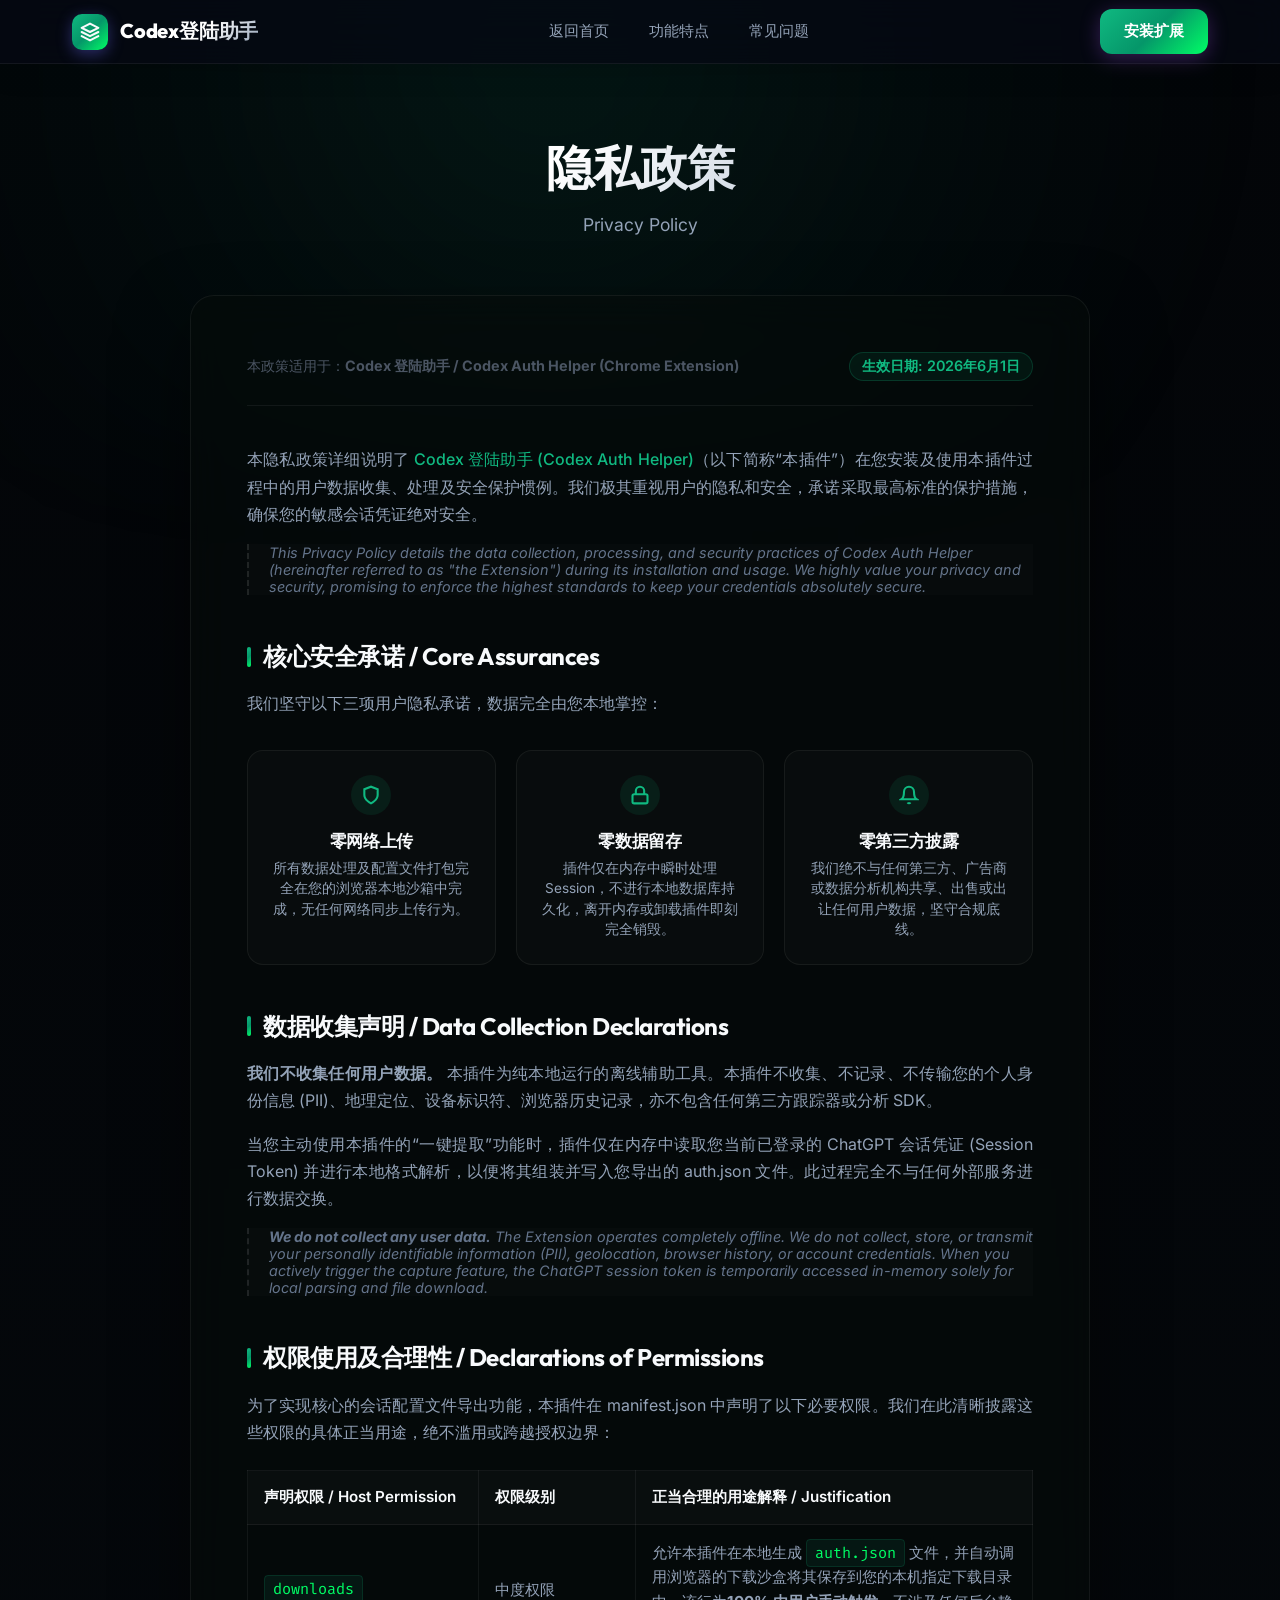
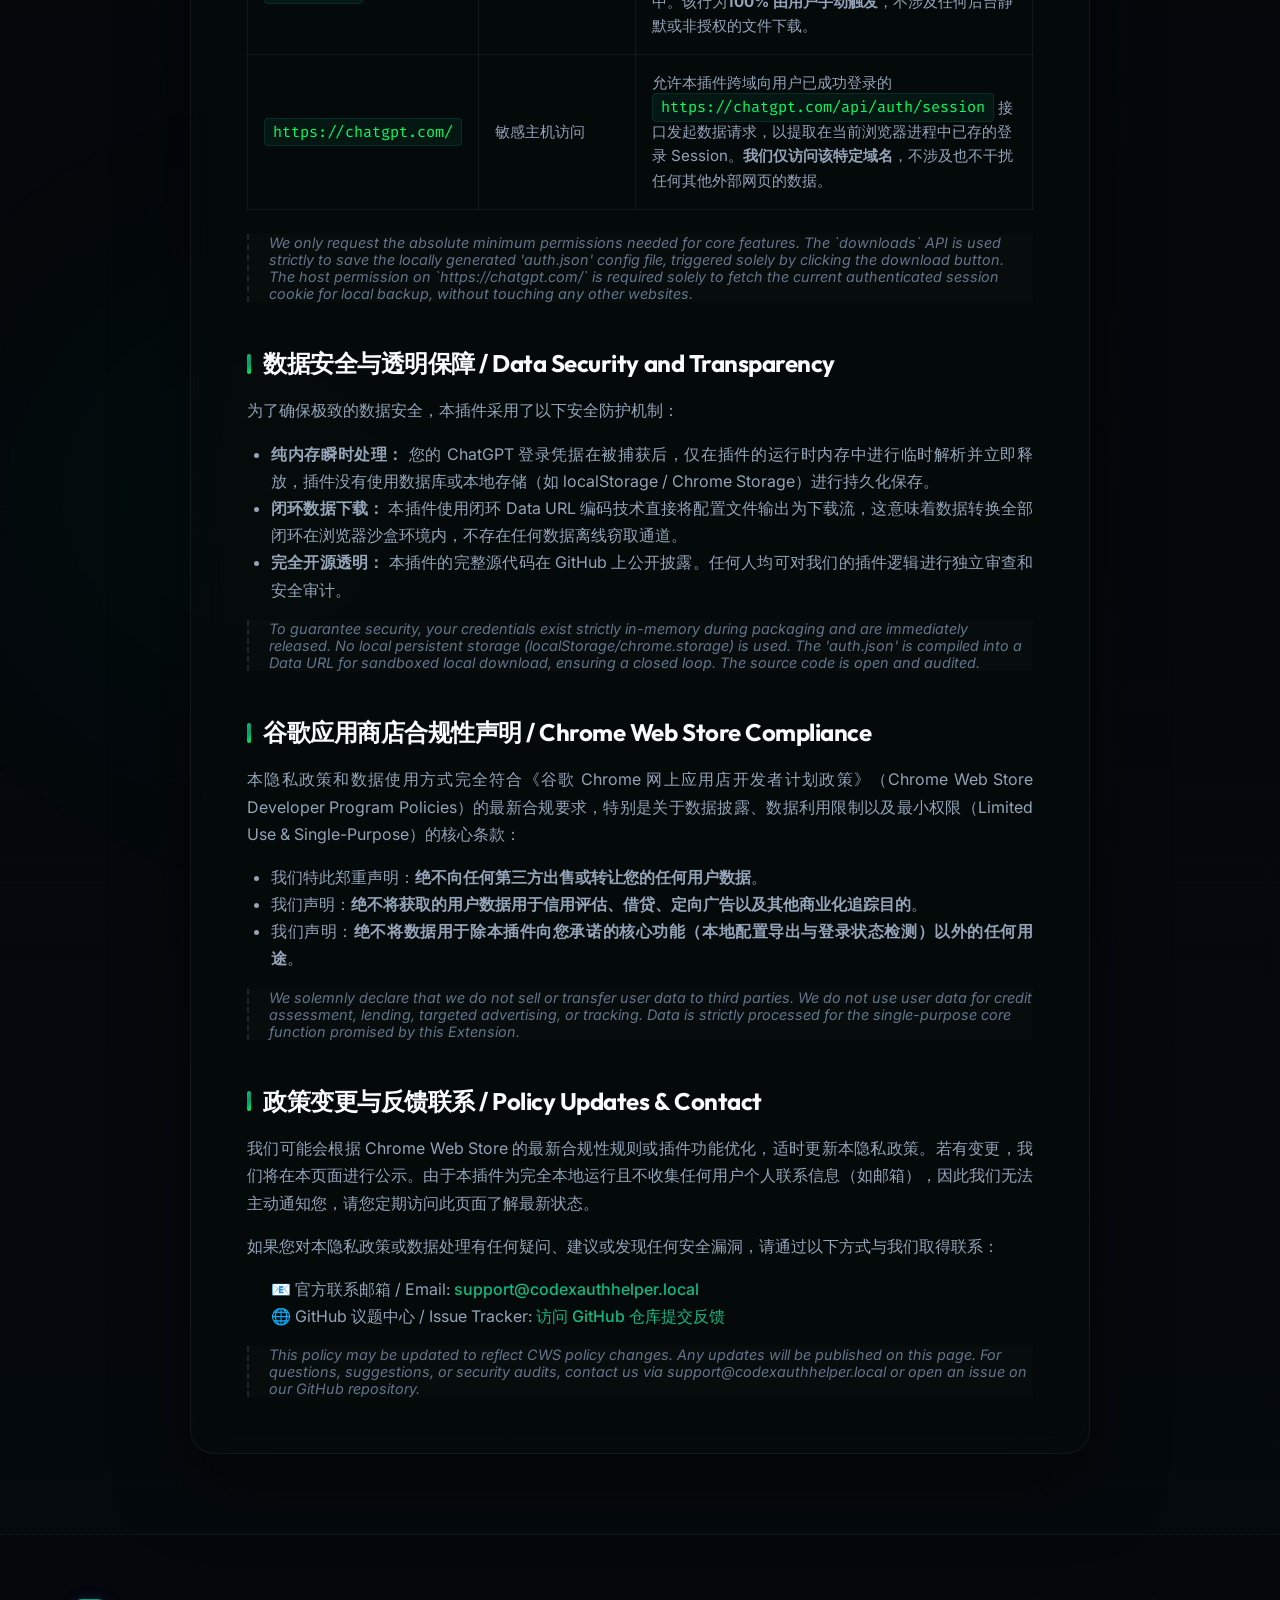
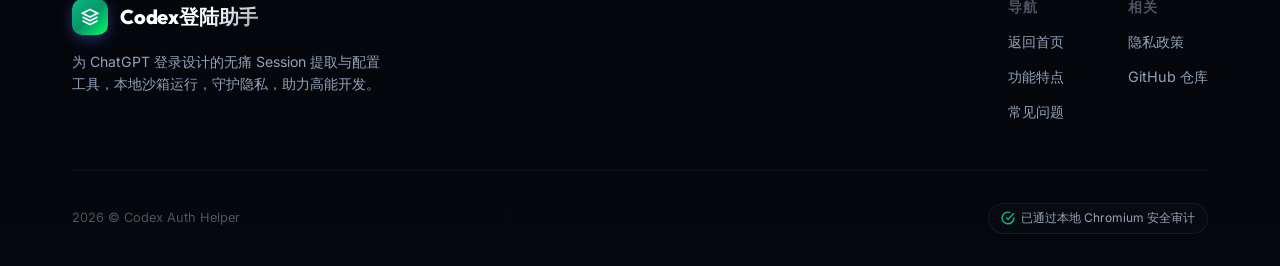
==== landing-page/privacy.html @ f1618306 "feat: 首次提交，项目初版完成" ====
<!DOCTYPE html>
<html lang="zh-CN">

<head>
  <meta charset="UTF-8">
  <meta name="viewport" content="width=device-width, initial-scale=1.0">
  <title>隐私政策 - Codex 登陆助手 (Codex Auth Helper)</title>
  <meta name="description"
    content="Codex 登陆助手 (Codex Auth Helper) Chrome 扩展的官方隐私政策声明，详细说明我们 100% 纯本地运行、零数据上传、权限最小化及保护用户数据隐私的承诺。">
  <meta name="keywords" content="Codex Auth Helper, 隐私政策, Privacy Policy, Chrome 扩展, 数据安全">
  <!-- 引入全局极客绿样式表 -->
  <link rel="stylesheet" href="style-green.css">

  <style>
    /* 隐私页面定制专属高端文章排版样式 */
    .privacy-container {
      padding-top: 140px;
      padding-bottom: 80px;
      position: relative;
      z-index: 1;
    }

    .privacy-header {
      text-align: center;
      max-width: 800px;
      margin: 0 auto 3.5rem auto;
    }

    .privacy-header h1 {
      font-size: 3rem;
      margin-bottom: 1rem;
      background: linear-gradient(135deg, #ffffff 40%, #cbd5e1 70%, rgba(255, 255, 255, 0.4) 100%);
      -webkit-background-clip: text;
      -webkit-text-fill-color: transparent;
    }

    .privacy-header p {
      font-size: 1.1rem;
      color: var(--text-secondary);
    }

    .privacy-card {
      background: var(--bg-card);
      border: 1px solid var(--border-color);
      border-radius: 24px;
      padding: 3.5rem;
      backdrop-filter: blur(20px);
      -webkit-backdrop-filter: blur(20px);
      box-shadow: 0 30px 70px rgba(0, 0, 0, 0.5),
        0 0 50px rgba(16, 185, 129, 0.02);
      max-width: 900px;
      margin: 0 auto;
      transition: var(--transition-normal);
    }

    .privacy-card:hover {
      border-color: rgba(16, 185, 129, 0.2);
      box-shadow: 0 30px 70px rgba(0, 0, 0, 0.6),
        0 0 60px rgba(16, 185, 129, 0.05);
    }

    .meta-info {
      display: flex;
      justify-content: space-between;
      align-items: center;
      border-bottom: 1px solid var(--border-color);
      padding-bottom: 1.5rem;
      margin-bottom: 2.5rem;
      font-size: 0.9rem;
      color: var(--text-muted);
    }

    .meta-tag {
      background: rgba(16, 185, 129, 0.08);
      border: 1px solid rgba(16, 185, 129, 0.2);
      color: var(--color-primary);
      padding: 0.25rem 0.75rem;
      border-radius: 50px;
      font-weight: 600;
    }

    /* 章节排版 */
    .section-block {
      margin-bottom: 3rem;
    }

    .section-block:last-child {
      margin-bottom: 0;
    }

    .section-title {
      font-size: 1.5rem;
      color: var(--text-primary);
      margin-bottom: 1.25rem;
      display: flex;
      align-items: center;
      gap: 0.75rem;
      position: relative;
    }

    .section-title::before {
      content: '';
      display: inline-block;
      width: 4px;
      height: 20px;
      background: var(--grad-aurora);
      border-radius: 2px;
    }

    .section-text {
      font-size: 1rem;
      line-height: 1.7;
      color: var(--text-secondary);
      margin-bottom: 1rem;
      text-align: justify;
    }

    /* 三大承诺卡片 */
    .promise-grid {
      display: grid;
      grid-template-columns: repeat(3, 1fr);
      gap: 1.25rem;
      margin: 2rem 0;
    }

    @media (max-width: 768px) {
      .promise-grid {
        grid-template-columns: 1fr;
      }
    }

    .promise-card {
      background: rgba(255, 255, 255, 0.02);
      border: 1px solid var(--border-color);
      border-radius: 16px;
      padding: 1.5rem;
      text-align: center;
      transition: var(--transition-fast);
    }

    .promise-card:hover {
      background: rgba(16, 185, 129, 0.03);
      border-color: rgba(16, 185, 129, 0.2);
      transform: translateY(-2px);
    }

    .promise-icon {
      width: 40px;
      height: 40px;
      background: rgba(16, 185, 129, 0.1);
      border-radius: 50%;
      display: flex;
      align-items: center;
      justify-content: center;
      color: var(--color-primary);
      margin: 0 auto 1rem auto;
    }

    .promise-card h4 {
      font-size: 1.05rem;
      margin-bottom: 0.5rem;
      color: var(--text-primary);
    }

    .promise-card p {
      font-size: 0.85rem;
      color: var(--text-secondary);
      line-height: 1.5;
    }

    /* 权限解析表格 */
    .permissions-table {
      width: 100%;
      border-collapse: collapse;
      margin: 1.5rem 0;
      font-size: 0.95rem;
    }

    .permissions-table th,
    .permissions-table td {
      border: 1px solid var(--border-color);
      padding: 1rem;
      text-align: left;
    }

    .permissions-table th {
      background: rgba(255, 255, 255, 0.02);
      color: var(--text-primary);
      font-weight: 600;
    }

    .permissions-table td {
      color: var(--text-secondary);
      line-height: 1.6;
    }

    .permissions-table code {
      font-family: var(--font-mono);
      background: rgba(16, 185, 129, 0.08);
      color: var(--color-accent);
      padding: 0.2rem 0.5rem;
      border-radius: 4px;
      border: 1px solid rgba(16, 185, 129, 0.15);
    }

    /* 英文翻译对照 */
    .lang-translation {
      background: rgba(255, 255, 255, 0.01);
      border-left: 2px dashed rgba(255, 255, 255, 0.1);
      padding-left: 1.25rem;
      margin-top: 0.75rem;
      font-size: 0.9rem;
      color: #64748b;
      font-style: italic;
    }

    /* 纯色高亮文本 */
    .highlight-span {
      color: var(--color-primary);
      font-weight: 500;
    }
  </style>
</head>

<body>

  <!-- 1. 极致毛玻璃导航栏 -->
  <header class="header scrolled">
    <div class="container">
      <div class="logo-wrapper">
        <div class="logo-icon">
          <svg width="20" height="20" viewBox="0 0 24 24" fill="none" stroke="currentColor" stroke-width="2.5"
            stroke-linecap="round" stroke-linejoin="round">
            <path d="M12 2L2 7l10 5 10-5-10-5zM2 17l10 5 10-5M2 12l10 5 10-5" />
          </svg>
        </div>
        <span class="logo-text">Codex登陆助手</span>
      </div>

      <nav class="nav-menu">
        <a href="index.html" class="nav-link">返回首页</a>
        <a href="index.html#features" class="nav-link">功能特点</a>
        <a href="index.html#faq" class="nav-link">常见问题</a>
      </nav>

      <div class="nav-cta">
        <a href="index.html#cta" class="btn btn-primary"><span>安装扩展</span></a>
      </div>
    </div>
  </header>

  <!-- 2. 隐私政策卡片展示区 -->
  <section class="privacy-container">
    <div class="container">

      <div class="privacy-header">
        <h1>隐私政策</h1>
        <p>Privacy Policy</p>
      </div>

      <div class="privacy-card">
        <!-- 元数据栏 -->
        <div class="meta-info">
          <div>本政策适用于：<strong>Codex 登陆助手 / Codex Auth Helper (Chrome Extension)</strong></div>
          <div class="meta-tag">生效日期: 2026年6月1日</div>
        </div>

        <!-- 导言 -->
        <div class="section-block">
          <p class="section-text">
            本隐私政策详细说明了 <span class="highlight-span">Codex 登陆助手 (Codex Auth
              Helper)</span>（以下简称“本插件”）在您安装及使用本插件过程中的用户数据收集、处理及安全保护惯例。我们极其重视用户的隐私和安全，承诺采取最高标准的保护措施，确保您的敏感会话凭证绝对安全。
          </p>
          <div class="lang-translation">
            This Privacy Policy details the data collection, processing, and security practices of Codex Auth Helper
            (hereinafter referred to as "the Extension") during its installation and usage. We highly value your privacy
            and security, promising to enforce the highest standards to keep your credentials absolutely secure.
          </div>
        </div>

        <!-- 三大承诺核心区域 -->
        <div class="section-block">
          <h3 class="section-title">核心安全承诺 / Core Assurances</h3>
          <p class="section-text">我们坚守以下三项用户隐私承诺，数据完全由您本地掌控：</p>

          <div class="promise-grid">
            <div class="promise-card">
              <div class="promise-icon">
                <svg width="20" height="20" viewBox="0 0 24 24" fill="none" stroke="currentColor" stroke-width="2.5">
                  <path d="M12 22s8-4 8-10V5l-8-3-8 3v7c0 6 8 10 8 10z" />
                </svg>
              </div>
              <h4>零网络上传</h4>
              <p>所有数据处理及配置文件打包完全在您的浏览器本地沙箱中完成，无任何网络同步上传行为。</p>
            </div>

            <div class="promise-card">
              <div class="promise-icon">
                <svg width="20" height="20" viewBox="0 0 24 24" fill="none" stroke="currentColor" stroke-width="2.5">
                  <rect x="3" y="11" width="18" height="11" rx="2" ry="2" />
                  <path d="M7 11V7a5 5 0 0 1 10 0v4" />
                </svg>
              </div>
              <h4>零数据留存</h4>
              <p>插件仅在内存中瞬时处理 Session，不进行本地数据库持久化，离开内存或卸载插件即刻完全销毁。</p>
            </div>

            <div class="promise-card">
              <div class="promise-icon">
                <svg width="20" height="20" viewBox="0 0 24 24" fill="none" stroke="currentColor" stroke-width="2.5">
                  <path d="M18 8A6 6 0 0 0 6 8c0 7-3 9-3 9h18s-3-2-3-9M13.73 21a2 2 0 0 1-3.46 0" />
                </svg>
              </div>
              <h4>零第三方披露</h4>
              <p>我们绝不与任何第三方、广告商或数据分析机构共享、出售或出让任何用户数据，坚守合规底线。</p>
            </div>
          </div>
        </div>

        <!-- 1. 数据收集声明 -->
        <div class="section-block">
          <h3 class="section-title">数据收集声明 / Data Collection Declarations</h3>
          <p class="section-text">
            <strong>我们不收集任何用户数据。</strong> 本插件为纯本地运行的离线辅助工具。本插件不收集、不记录、不传输您的个人身份信息
            (PII)、地理定位、设备标识符、浏览器历史记录，亦不包含任何第三方跟踪器或分析 SDK。
          </p>
          <p class="section-text">
            当您主动使用本插件的“一键提取”功能时，插件仅在内存中读取您当前已登录的 ChatGPT 会话凭证 (Session Token) 并进行本地格式解析，以便将其组装并写入您导出的
            <code>auth.json</code> 文件。此过程完全不与任何外部服务进行数据交换。
          </p>
          <div class="lang-translation">
            <strong>We do not collect any user data.</strong> The Extension operates completely offline. We do not
            collect, store, or transmit your personally identifiable information (PII), geolocation, browser history, or
            account credentials. When you actively trigger the capture feature, the ChatGPT session token is temporarily
            accessed in-memory solely for local parsing and file download.
          </div>
        </div>

        <!-- 2. 权限声明及合理使用 -->
        <div class="section-block">
          <h3 class="section-title">权限使用及合理性 / Declarations of Permissions</h3>
          <p class="section-text">
            为了实现核心的会话配置文件导出功能，本插件在 <code>manifest.json</code> 中声明了以下必要权限。我们在此清晰披露这些权限的具体正当用途，绝不滥用或跨越授权边界：
          </p>

          <table class="permissions-table">
            <thead>
              <tr>
                <th style="width: 25%;">声明权限 / Host Permission</th>
                <th style="width: 20%;">权限级别</th>
                <th>正当合理的用途解释 / Justification</th>
              </tr>
            </thead>
            <tbody>
              <tr>
                <td><code>downloads</code></td>
                <td>中度权限</td>
                <td>
                  允许本插件在本地生成 <code>auth.json</code> 文件，并自动调用浏览器的下载沙盒将其保存到您的本机指定下载目录中。该行为<strong>100%
                    由用户手动触发</strong>，不涉及任何后台静默或非授权的文件下载。
                </td>
              </tr>
              <tr>
                <td><code>https://chatgpt.com/</code></td>
                <td>敏感主机访问</td>
                <td>
                  允许本插件跨域向用户已成功登录的 <code>https://chatgpt.com/api/auth/session</code> 接口发起数据请求，以提取在当前浏览器进程中已存的登录
                  Session。<strong>我们仅访问该特定域名</strong>，不涉及也不干扰任何其他外部网页的数据。
                </td>
              </tr>
            </tbody>
          </table>
          <div class="lang-translation">
            We only request the absolute minimum permissions needed for core features. The `downloads` API is used
            strictly to save the locally generated 'auth.json' config file, triggered solely by clicking the download
            button. The host permission on `https://chatgpt.com/` is required solely to fetch the current authenticated
            session cookie for local backup, without touching any other websites.
          </div>
        </div>

        <!-- 3. 数据安全保障措施 -->
        <div class="section-block">
          <h3 class="section-title">数据安全与透明保障 / Data Security and Transparency</h3>
          <p class="section-text">
            为了确保极致的数据安全，本插件采用了以下安全防护机制：
          </p>
          <ul class="section-text" style="padding-left: 1.5rem; margin-bottom: 1rem;">
            <li><strong>纯内存瞬时处理：</strong> 您的 ChatGPT 登录凭据在被捕获后，仅在插件的运行时内存中进行临时解析并立即释放，插件没有使用数据库或本地存储（如 localStorage /
              Chrome Storage）进行持久化保存。</li>
            <li><strong>闭环数据下载：</strong> 本插件使用闭环 Data URL 编码技术直接将配置文件输出为下载流，这意味着数据转换全部闭环在浏览器沙盒环境内，不存在任何数据离线窃取通道。</li>
            <li><strong>完全开源透明：</strong> 本插件的完整源代码在 GitHub 上公开披露。任何人均可对我们的插件逻辑进行独立审查和安全审计。</li>
          </ul>
          <div class="lang-translation">
            To guarantee security, your credentials exist strictly in-memory during packaging and are immediately
            released. No local persistent storage (localStorage/chrome.storage) is used. The 'auth.json' is compiled
            into a Data URL for sandboxed local download, ensuring a closed loop. The source code is open and audited.
          </div>
        </div>

        <!-- 4. Chrome Web Store 合规声明 -->
        <div class="section-block">
          <h3 class="section-title">谷歌应用商店合规性声明 / Chrome Web Store Compliance</h3>
          <p class="section-text">
            本隐私政策和数据使用方式完全符合《谷歌 Chrome 网上应用店开发者计划政策》（Chrome Web Store Developer Program
            Policies）的最新合规要求，特别是关于数据披露、数据利用限制以及最小权限（Limited Use & Single-Purpose）的核心条款：
          </p>
          <ul class="section-text" style="padding-left: 1.5rem; margin-bottom: 1rem;">
            <li>我们特此郑重声明：<strong>绝不向任何第三方出售或转让您的任何用户数据</strong>。</li>
            <li>我们声明：<strong>绝不将获取的用户数据用于信用评估、借贷、定向广告以及其他商业化追踪目的</strong>。</li>
            <li>我们声明：<strong>绝不将数据用于除本插件向您承诺的核心功能（本地配置导出与登录状态检测）以外的任何用途</strong>。</li>
          </ul>
          <div class="lang-translation">
            We solemnly declare that we do not sell or transfer user data to third parties. We do not use user data for
            credit assessment, lending, targeted advertising, or tracking. Data is strictly processed for the
            single-purpose core function promised by this Extension.
          </div>
        </div>

        <!-- 5. 政策变更与联系方式 -->
        <div class="section-block">
          <h3 class="section-title">政策变更与反馈联系 / Policy Updates & Contact</h3>
          <p class="section-text">
            我们可能会根据 Chrome Web Store
            的最新合规性规则或插件功能优化，适时更新本隐私政策。若有变更，我们将在本页面进行公示。由于本插件为完全本地运行且不收集任何用户个人联系信息（如邮箱），因此我们无法主动通知您，请您定期访问此页面了解最新状态。
          </p>
          <p class="section-text">
            如果您对本隐私政策或数据处理有任何疑问、建议或发现任何安全漏洞，请通过以下方式与我们取得联系：
          </p>
          <ul class="section-text" style="padding-left: 1.5rem; list-style-type: none;">
            <li>📧 官方联系邮箱 / Email: <a href="mailto:support@codexauthhelper.local"
                class="highlight-span">support@codexauthhelper.local</a></li>
            <li>🌐 GitHub 议题中心 / Issue Tracker: <a href="https://github.com" target="_blank" rel="noopener"
                class="highlight-span">访问 GitHub 仓库提交反馈</a></li>
          </ul>
          <div class="lang-translation">
            This policy may be updated to reflect CWS policy changes. Any updates will be published on this page. For
            questions, suggestions, or security audits, contact us via support@codexauthhelper.local or open an issue on
            our GitHub repository.
          </div>
        </div>

      </div>

    </div>
  </section>

  <!-- 3. Footer 页脚 -->
  <footer class="footer">
    <div class="container">
      <div class="footer-top">
        <div class="footer-brand">
          <div class="logo-wrapper">
            <div class="logo-icon">
              <svg width="18" height="18" viewBox="0 0 24 24" fill="none" stroke="currentColor" stroke-width="2.5">
                <path d="M12 2L2 7l10 5 10-5-10-5zM2 17l10 5 10-5M2 12l10 5 10-5" />
              </svg>
            </div>
            <span class="logo-text">Codex登陆助手</span>
          </div>
          <p>
            为 ChatGPT 登录设计的无痛 Session 提取与配置工具，本地沙箱运行，守护隐私，助力高能开发。
          </p>
        </div>
        <div class="footer-links">
          <div class="link-group">
            <h5>导航</h5>
            <a href="index.html">返回首页</a>
            <a href="index.html#features">功能特点</a>
            <a href="index.html#faq">常见问题</a>
          </div>
          <div class="link-group">
            <h5>相关</h5>
            <a href="privacy.html">隐私政策</a>
            <a href="https://github.com" target="_blank" rel="noopener">GitHub 仓库</a>
          </div>
        </div>
      </div>

      <div class="footer-bottom">
        <p>2026 &copy; Codex Auth Helper</p>
        <div class="footer-badge">
          <svg width="14" height="14" viewBox="0 0 24 24" fill="none" stroke="currentColor" stroke-width="2.5">
            <path d="M22 11.08V12a10 10 0 1 1-5.93-9.14" />
            <polyline points="22 4 12 14.01 9 11.01" />
          </svg>
          <span>已通过本地 Chromium 安全审计</span>
        </div>
      </div>
    </div>
  </footer>

</body>

</html>
---- landing-page/style-green.css ----
@import url('https://fonts.googleapis.com/css2?family=Inter:wght@300;400;500;600;700&family=Outfit:wght@400;500;600;700;800&family=Fira+Code:wght@400;500&display=swap');

:root {
  /* 调色板 - 经典黑绿极客风格 */
  --bg-dark: #030508;
  --bg-card: rgba(6, 12, 10, 0.55);
  --border-color: rgba(255, 255, 255, 0.06);
  --border-focus: rgba(16, 185, 129, 0.4);

  --text-primary: #f8fafc;
  --text-secondary: #94a3b8;
  --text-muted: #4b5563;

  /* 经典极客绿霓虹色 */
  --color-primary: #10b981;
  /* 极客绿 */
  --color-secondary: #059669;
  /* 翡翠绿 */
  --color-accent: #00ff66;
  /* 荧光绿 */
  --color-success: #10b981;
  --color-warning: #f59e0b;

  /* 渐变 */
  --grad-aurora: linear-gradient(135deg, var(--color-primary) 0%, var(--color-secondary) 50%, var(--color-accent) 100%);
  --grad-dark: linear-gradient(180deg, #030508 0%, #050a0e 100%);
  --grad-button-hover: linear-gradient(135deg, #059669 0%, #047857 50%, #10b981 100%);

  /* 字体系统 */
  --font-title: 'Outfit', -apple-system, BlinkMacSystemFont, "Segoe UI", Roboto, sans-serif;
  --font-body: 'Inter', -apple-system, BlinkMacSystemFont, "Segoe UI", Roboto, sans-serif;
  --font-mono: 'Fira Code', monospace;

  /* 其他变量 */
  --transition-fast: 0.2s cubic-bezier(0.4, 0, 0.2, 1);
  --transition-normal: 0.4s cubic-bezier(0.25, 0.8, 0.25, 1);
  --transition-slow: 0.8s cubic-bezier(0.16, 1, 0.3, 1);
}

/* 全局重置与基础样式 */
* {
  box-sizing: border-box;
  margin: 0;
  padding: 0;
  font-family: var(--font-body);
  -webkit-font-smoothing: antialiased;
  -moz-osx-font-smoothing: grayscale;
}

html {
  scroll-behavior: smooth;
  background-color: var(--bg-dark);
  color: var(--text-primary);
  overflow-x: hidden;
}

body {
  min-height: 100vh;
  background-color: #060813;
  background-image: var(--grad-dark);
  background-attachment: scroll;
  position: relative;
  overflow-x: hidden;
}

/* 宇宙背景粒子发光效果 */
body::before {
  content: '';
  position: absolute;
  top: -10%;
  left: 50%;
  transform: translateX(-55%);
  width: 140vw;
  height: 90vh;
  background: radial-gradient(circle, rgba(16, 185, 129, 0.1) 0%, rgba(5, 150, 105, 0.04) 40%, transparent 70%);
  z-index: 0;
  pointer-events: none;
  filter: blur(60px);
}

body::after {
  content: '';
  position: absolute;
  top: 50%;
  left: -20%;
  width: 80vw;
  height: 80vh;
  background: radial-gradient(circle, rgba(0, 255, 102, 0.03) 0%, transparent 60%);
  z-index: 0;
  pointer-events: none;
  filter: blur(80px);
}

/* 页面排版 */
h1,
h2,
h3,
h4 {
  font-family: var(--font-title);
  font-weight: 700;
  letter-spacing: -0.02em;
  line-height: 1.15;
}

p {
  color: var(--text-secondary);
  line-height: 1.6;
  font-size: 1rem;
}

a {
  text-decoration: none;
  color: inherit;
  transition: var(--transition-fast);
}

/* 容器与布局 */
.container {
  max-width: 1200px;
  margin: 0 auto;
  padding: 0 2rem;
  position: relative;
  z-index: 1;
}

/* 1. 极致毛玻璃导航栏 */
.header {
  position: fixed;
  top: 0;
  left: 0;
  width: 100%;
  height: 80px;
  z-index: 100;
  transition: var(--transition-normal);
  border-bottom: 1px solid transparent;
}

.header.scrolled {
  height: 64px;
  background: rgba(6, 8, 19, 0.75);
  backdrop-filter: blur(16px);
  -webkit-backdrop-filter: blur(16px);
  border-bottom: 1px solid var(--border-color);
  box-shadow: 0 4px 30px rgba(0, 0, 0, 0.2);
}

.header .container {
  display: flex;
  align-items: center;
  justify-content: space-between;
  height: 100%;
}

.logo-wrapper {
  display: flex;
  align-items: center;
  gap: 0.75rem;
}

.logo-icon {
  width: 36px;
  height: 36px;
  background: var(--grad-aurora);
  border-radius: 10px;
  display: flex;
  align-items: center;
  justify-content: center;
  box-shadow: 0 4px 15px rgba(99, 102, 241, 0.4);
}

.logo-text {
  font-family: var(--font-title);
  font-size: 1.25rem;
  font-weight: 800;
  background: linear-gradient(135deg, #ffffff 60%, var(--text-secondary) 100%);
  -webkit-background-clip: text;
  -webkit-text-fill-color: transparent;
  letter-spacing: -0.01em;
}

.nav-menu {
  display: flex;
  align-items: center;
  gap: 2.5rem;
}

.nav-link {
  font-size: 0.95rem;
  font-weight: 500;
  color: var(--text-secondary);
}

.nav-link:hover {
  color: var(--text-primary);
  text-shadow: 0 0 10px rgba(255, 255, 255, 0.2);
}

.nav-cta {
  display: flex;
  align-items: center;
  gap: 1rem;
}

/* 按钮系列 */
.btn {
  display: inline-flex;
  align-items: center;
  justify-content: center;
  padding: 0.75rem 1.5rem;
  border-radius: 12px;
  font-size: 0.95rem;
  font-weight: 600;
  cursor: pointer;
  transition: var(--transition-normal);
  border: none;
  gap: 0.5rem;
}

.btn-primary {
  background: var(--grad-aurora);
  color: white;
  position: relative;
  overflow: hidden;
  box-shadow: 0 4px 20px rgba(168, 85, 247, 0.3);
}

.btn-primary::before {
  content: '';
  position: absolute;
  top: 0;
  left: 0;
  width: 100%;
  height: 100%;
  background: var(--grad-button-hover);
  opacity: 0;
  transition: var(--transition-normal);
  z-index: 1;
}

.btn-primary:hover::before {
  opacity: 1;
}

.btn-primary>* {
  position: relative;
  z-index: 2;
}

.btn-primary:hover {
  transform: translateY(-2px);
  box-shadow: 0 6px 25px rgba(168, 85, 247, 0.5);
}

.btn-secondary {
  background: rgba(255, 255, 255, 0.04);
  color: var(--text-primary);
  border: 1px solid var(--border-color);
  backdrop-filter: blur(8px);
  -webkit-backdrop-filter: blur(8px);
}

.btn-secondary:hover {
  background: rgba(255, 255, 255, 0.08);
  border-color: rgba(255, 255, 255, 0.2);
  transform: translateY(-2px);
}

/* 2. Hero Section 区域 */
.hero {
  padding-top: 160px;
  padding-bottom: 80px;
  position: relative;
}

.hero-content {
  text-align: center;
  max-width: 800px;
  margin: 0 auto 4rem auto;
}

.hero-tag {
  display: inline-flex;
  align-items: center;
  gap: 0.5rem;
  background: rgba(99, 102, 241, 0.08);
  border: 1px solid rgba(99, 102, 241, 0.2);
  padding: 0.4rem 1rem;
  border-radius: 50px;
  color: #818cf8;
  font-size: 0.85rem;
  font-weight: 600;
  margin-bottom: 2rem;
  animation: pulse-border 3s infinite ease-in-out;
}

.hero-tag-dot {
  width: 6px;
  height: 6px;
  background-color: var(--color-primary);
  border-radius: 50%;
  box-shadow: 0 0 8px var(--color-primary);
}

.hero h1 {
  font-size: 4rem;
  line-height: 1.1;
  margin-bottom: 1.5rem;
  background: linear-gradient(135deg, #ffffff 40%, #cbd5e1 70%, rgba(255, 255, 255, 0.4) 100%);
  -webkit-background-clip: text;
  -webkit-text-fill-color: transparent;
}

.hero-highlight {
  background: var(--grad-aurora);
  -webkit-background-clip: text;
  -webkit-text-fill-color: transparent;
}

.hero p {
  font-size: 1.25rem;
  color: var(--text-secondary);
  max-width: 650px;
  margin: 0 auto 2.5rem auto;
}

.hero-actions {
  display: flex;
  align-items: center;
  justify-content: center;
  gap: 1.25rem;
}

.hero-actions .btn {
  padding: 0.9rem 2rem;
  font-size: 1.05rem;
}

/* 插件运行高保真 Mock-up 控制面板 */
.hero-mockup-wrapper {
  perspective: 1000px;
  margin: 0 auto;
  max-width: 960px;
}

.mockup-container {
  width: 100%;
  background: rgba(10, 13, 26, 0.55);
  border: 1px solid rgba(255, 255, 255, 0.08);
  border-radius: 20px;
  box-shadow: 0 30px 70px rgba(0, 0, 0, 0.7),
    0 0 50px rgba(99, 102, 241, 0.05);
  backdrop-filter: blur(20px);
  -webkit-backdrop-filter: blur(20px);
  overflow: hidden;
  transition: var(--transition-slow);
  transform: translateY(20px) rotateX(2deg);
  opacity: 0;
}

.mockup-container.revealed {
  transform: translateY(0) rotateX(0deg);
  opacity: 1;
}

.mockup-header {
  height: 52px;
  background: rgba(6, 8, 19, 0.8);
  border-bottom: 1px solid var(--border-color);
  padding: 0 1.5rem;
  display: flex;
  align-items: center;
  justify-content: space-between;
}

.mockup-controls {
  display: flex;
  gap: 8px;
}

.mockup-dot {
  width: 12px;
  height: 12px;
  border-radius: 50%;
}

.mockup-dot.red {
  background-color: #ef4444;
}

.mockup-dot.yellow {
  background-color: #f59e0b;
}

.mockup-dot.green {
  background-color: #10b981;
}

.mockup-title {
  font-size: 0.85rem;
  font-weight: 500;
  color: var(--text-muted);
  display: flex;
  align-items: center;
  gap: 0.5rem;
  background: rgba(255, 255, 255, 0.03);
  padding: 0.3rem 1.25rem;
  border-radius: 30px;
  border: 1px solid rgba(255, 255, 255, 0.05);
  font-family: var(--font-mono);
}

.mockup-actions {
  display: flex;
  gap: 8px;
}

.mockup-action-btn {
  width: 24px;
  height: 24px;
  border-radius: 6px;
  background: rgba(255, 255, 255, 0.03);
  display: flex;
  align-items: center;
  justify-content: center;
}

.mockup-body {
  display: grid;
  grid-template-columns: 280px 1fr;
  height: 480px;
}

@media (max-width: 768px) {
  .mockup-body {
    grid-template-columns: 1fr;
    height: auto;
  }
}

/* 模拟插件左侧控制板 */
.mockup-sidebar {
  background: rgba(6, 8, 19, 0.4);
  border-right: 1px solid var(--border-color);
  padding: 1.5rem;
  display: flex;
  flex-direction: column;
  justify-content: space-between;
}

.mockup-sidebar-top {
  display: flex;
  flex-direction: column;
  gap: 1.25rem;
}

.plugin-brand {
  display: flex;
  align-items: center;
  gap: 0.75rem;
  padding-bottom: 1.25rem;
  border-bottom: 1px solid var(--border-color);
}

.plugin-icon {
  width: 32px;
  height: 32px;
  border-radius: 8px;
  background: var(--grad-aurora);
  display: flex;
  align-items: center;
  justify-content: center;
}

.plugin-info h4 {
  font-size: 0.95rem;
  font-weight: 600;
}

.plugin-info span {
  font-size: 0.75rem;
  color: var(--text-muted);
}

.plugin-status-card {
  background: rgba(255, 255, 255, 0.02);
  border: 1px solid var(--border-color);
  border-radius: 12px;
  padding: 1rem;
}

.status-row {
  display: flex;
  justify-content: space-between;
  align-items: center;
  font-size: 0.8rem;
  margin-bottom: 0.75rem;
}

.status-row:last-child {
  margin-bottom: 0;
}

.status-label {
  color: var(--text-secondary);
}

.status-value {
  font-weight: 500;
  display: flex;
  align-items: center;
  gap: 4px;
}

.status-badge {
  background: rgba(16, 185, 129, 0.1);
  color: var(--color-success);
  padding: 0.15rem 0.5rem;
  border-radius: 20px;
  font-size: 0.75rem;
  font-weight: 600;
}

.status-badge.inactive {
  background: rgba(239, 68, 68, 0.1);
  color: #ef4444;
}

.btn-trigger {
  width: 100%;
  padding: 0.8rem;
  background: var(--grad-aurora);
  border: none;
  border-radius: 10px;
  color: white;
  font-weight: 600;
  cursor: pointer;
  box-shadow: 0 4px 15px rgba(99, 102, 241, 0.2);
  transition: var(--transition-fast);
  display: flex;
  align-items: center;
  justify-content: center;
  gap: 0.5rem;
}

.btn-trigger:hover {
  transform: translateY(-1px);
  box-shadow: 0 6px 20px rgba(99, 102, 241, 0.4);
}

.btn-trigger:active {
  transform: translateY(1px);
}

.sidebar-note {
  font-size: 0.75rem;
  color: var(--text-muted);
  line-height: 1.4;
  display: flex;
  align-items: flex-start;
  gap: 6px;
}

/* 模拟插件右侧代码展示板 */
.mockup-main {
  padding: 1.5rem;
  background: rgba(4, 5, 10, 0.35);
  display: flex;
  flex-direction: column;
}

.main-tab-bar {
  display: flex;
  justify-content: space-between;
  align-items: center;
  margin-bottom: 1rem;
}

.tabs {
  display: flex;
  gap: 8px;
}

.tab {
  padding: 0.4rem 1rem;
  border-radius: 6px;
  font-size: 0.8rem;
  font-weight: 500;
  color: var(--text-muted);
  cursor: pointer;
  transition: var(--transition-fast);
}

.tab.active {
  background: rgba(255, 255, 255, 0.05);
  color: var(--text-primary);
  border: 1px solid rgba(255, 255, 255, 0.05);
}

.code-wrapper {
  flex-grow: 1;
  background: rgba(4, 5, 10, 0.8);
  border: 1px solid var(--border-color);
  border-radius: 12px;
  padding: 1.25rem;
  font-family: var(--font-mono);
  font-size: 0.85rem;
  line-height: 1.5;
  color: #a78bfa;
  overflow-y: auto;
  position: relative;
}

.code-container {
  white-space: pre-wrap;
  word-break: break-all;
}

.code-empty {
  height: 100%;
  display: flex;
  flex-direction: column;
  align-items: center;
  justify-content: center;
  color: var(--text-muted);
  gap: 0.75rem;
}

.code-empty svg {
  animation: float 3s infinite ease-in-out;
}

.code-action-bar {
  display: flex;
  justify-content: flex-end;
  gap: 12px;
  margin-top: 1rem;
}

.code-btn {
  background: rgba(255, 255, 255, 0.03);
  border: 1px solid var(--border-color);
  color: var(--text-secondary);
  padding: 0.5rem 1rem;
  border-radius: 8px;
  font-size: 0.8rem;
  font-weight: 500;
  cursor: pointer;
  display: flex;
  align-items: center;
  gap: 6px;
  transition: var(--transition-fast);
}

.code-btn:hover {
  background: rgba(255, 255, 255, 0.06);
  color: var(--text-primary);
  border-color: rgba(255, 255, 255, 0.15);
}

/* 3. 特性卡片区域 (Features) */
.features {
  padding: 120px 0;
  background: radial-gradient(circle at 50% 100%, rgba(99, 102, 241, 0.04) 0%, transparent 60%);
  position: relative;
}

.section-header {
  text-align: center;
  max-width: 600px;
  margin: 0 auto 5rem auto;
}

.section-tag {
  color: var(--color-primary);
  font-size: 0.85rem;
  font-weight: 700;
  text-transform: uppercase;
  letter-spacing: 0.15em;
  margin-bottom: 1rem;
  display: block;
}

.section-header h2 {
  font-size: 2.75rem;
  line-height: 1.2;
  margin-bottom: 1.25rem;
  background: linear-gradient(135deg, #ffffff 70%, var(--text-secondary) 100%);
  -webkit-background-clip: text;
  -webkit-text-fill-color: transparent;
}

.features-grid {
  display: grid;
  grid-template-columns: repeat(3, 1fr);
  gap: 2rem;
}

@media (max-width: 992px) {
  .features-grid {
    grid-template-columns: repeat(2, 1fr);
  }
}

@media (max-width: 640px) {
  .features-grid {
    grid-template-columns: 1fr;
  }
}

/* 磨砂玻璃流光卡片 */
.feat-card {
  background: var(--bg-card);
  border: 1px solid var(--border-color);
  border-radius: 20px;
  padding: 2.5rem;
  transition: var(--transition-normal);
  backdrop-filter: blur(12px);
  -webkit-backdrop-filter: blur(12px);
  position: relative;
  overflow: hidden;
  display: flex;
  flex-direction: column;
  gap: 1.25rem;
  opacity: 0;
  transform: translateY(30px);
}

.feat-card.revealed {
  opacity: 1;
  transform: translateY(0);
}

.feat-card:hover {
  transform: translateY(-5px);
  border-color: rgba(99, 102, 241, 0.3);
  box-shadow: 0 15px 40px rgba(0, 0, 0, 0.4),
    0 0 25px rgba(99, 102, 241, 0.05);
}

.feat-card::before {
  content: '';
  position: absolute;
  top: 0;
  left: 0;
  width: 100%;
  height: 100%;
  background: radial-gradient(circle at top right, rgba(99, 102, 241, 0.08) 0%, transparent 50%);
  pointer-events: none;
}

.feat-icon-box {
  width: 48px;
  height: 48px;
  background: rgba(255, 255, 255, 0.03);
  border: 1px solid var(--border-color);
  border-radius: 12px;
  display: flex;
  align-items: center;
  justify-content: center;
  color: var(--color-primary);
  transition: var(--transition-fast);
}

.feat-card:hover .feat-icon-box {
  background: var(--grad-aurora);
  color: white;
  border-color: transparent;
  box-shadow: 0 4px 15px rgba(99, 102, 241, 0.3);
}

.feat-card h3 {
  font-size: 1.35rem;
  font-weight: 600;
}

.feat-card p {
  font-size: 0.95rem;
  color: var(--text-secondary);
  line-height: 1.6;
}

/* 4. 工作流程区域 (How It Works) */
.workflow {
  padding: 120px 0;
  background: radial-gradient(circle at 0% 0%, rgba(168, 85, 247, 0.03) 0%, transparent 60%);
  position: relative;
}

.workflow-steps {
  display: grid;
  grid-template-columns: repeat(3, 1fr);
  gap: 3rem;
  margin-top: 2rem;
  position: relative;
}

@media (max-width: 768px) {
  .workflow-steps {
    grid-template-columns: 1fr;
    gap: 4rem;
  }

  .workflow-steps::before {
    display: none;
  }
}

/* 连线背景 */
.workflow-steps::before {
  content: '';
  position: absolute;
  top: 40px;
  left: 10%;
  width: 80%;
  height: 2px;
  background: linear-gradient(90deg, var(--color-primary), var(--color-secondary), var(--color-accent));
  opacity: 0.15;
  z-index: 0;
}

.step-card {
  position: relative;
  z-index: 1;
  text-align: center;
  display: flex;
  flex-direction: column;
  align-items: center;
  gap: 1.5rem;
  opacity: 0;
  transform: translateY(30px);
}

.step-card.revealed {
  opacity: 1;
  transform: translateY(0);
}

.step-number {
  width: 80px;
  height: 80px;
  border-radius: 50%;
  background: rgba(6, 8, 19, 0.8);
  border: 1px solid var(--border-color);
  font-family: var(--font-title);
  font-size: 1.75rem;
  font-weight: 800;
  color: var(--text-primary);
  display: flex;
  align-items: center;
  justify-content: center;
  position: relative;
  box-shadow: 0 10px 30px rgba(0, 0, 0, 0.3);
  transition: var(--transition-normal);
}

.step-card:hover .step-number {
  border-color: var(--color-primary);
  color: white;
  transform: scale(1.05);
  box-shadow: 0 10px 30px rgba(99, 102, 241, 0.25);
}

.step-number::before {
  content: '';
  position: absolute;
  inset: -1px;
  border-radius: 50%;
  padding: 1px;
  background: var(--grad-aurora);
  -webkit-mask: linear-gradient(#fff 0 0) content-box, linear-gradient(#fff 0 0);
  -webkit-mask-composite: xor;
  mask-composite: exclude;
  pointer-events: none;
  opacity: 0.3;
  transition: var(--transition-normal);
}

.step-card:hover .step-number::before {
  opacity: 1;
}

.step-card h3 {
  font-size: 1.35rem;
  font-weight: 600;
  margin-top: 0.5rem;
}

.step-card p {
  font-size: 0.95rem;
  max-width: 320px;
  text-align: left;
}

/* 步骤卡片中的路径展示高保真样式 */
.step-card .path-details {
  width: 100%;
  max-width: 320px;
  background: rgba(0, 0, 0, 0.2);
  padding: 6px 8px;
  border-radius: 6px;
  margin-top: -1rem;
  border: 1px solid rgba(255, 255, 255, 0.03);
  text-align: left;
  box-sizing: border-box;
}

.step-card .path-details p {
  font-size: 12px;
  font-family: var(--font-mono);
  margin-bottom: 3.5px;
  color: var(--text-secondary);
  line-height: 1.2;
  max-width: 100%;
  text-align: left;
}

.step-card .path-details p:last-child {
  margin-bottom: 0;
}

.step-card .path-details strong {
  color: var(--text-primary);
  display: inline-block;
  width: 58px;
}

.step-card .path-details code {
  color: #10b981;
  background: transparent;
  border: none;
  padding: 0;
}



/* 5. 常见问题 (FAQ) */
.faq {
  padding: 120px 0;
  position: relative;
}

.faq-list {
  max-width: 800px;
  margin: 0 auto;
  display: flex;
  flex-direction: column;
  gap: 1.25rem;
}

.faq-item {
  border-radius: 16px;
  border: 1px solid var(--border-color);
  background: rgba(10, 15, 30, 0.4);
  overflow: hidden;
  transition: var(--transition-normal);
  opacity: 0;
  transform: translateY(20px);
}

.faq-item.revealed {
  opacity: 1;
  transform: translateY(0);
}

.faq-item:hover {
  border-color: rgba(255, 255, 255, 0.15);
  background: rgba(10, 15, 30, 0.55);
}

details summary {
  padding: 1.5rem 2rem;
  font-size: 1.1rem;
  font-weight: 600;
  cursor: pointer;
  list-style: none;
  display: flex;
  justify-content: space-between;
  align-items: center;
  transition: var(--transition-fast);
}

details summary::-webkit-details-marker {
  display: none;
}

.faq-icon {
  transition: var(--transition-normal);
  color: var(--text-muted);
}

details[open] .faq-icon {
  transform: rotate(180deg);
  color: var(--color-primary);
}

.faq-content {
  padding: 0 2rem 1.5rem 2rem;
  color: var(--text-secondary);
  line-height: 1.6;
  font-size: 0.98rem;
  border-top: 1px solid transparent;
  transition: var(--transition-normal);
}

details[open] .faq-content {
  border-top-color: rgba(255, 255, 255, 0.04);
}

/* 6. CTA Section */
.cta-banner {
  padding: 100px 0;
  position: relative;
}

.cta-box {
  background: linear-gradient(135deg, rgba(16, 185, 129, 0.08) 0%, rgba(5, 150, 105, 0.04) 50%, rgba(0, 255, 102, 0.08) 100%);
  border: 1px solid rgba(255, 255, 255, 0.08);
  border-radius: 32px;
  padding: 5rem 2rem;
  text-align: center;
  position: relative;
  overflow: hidden;
  box-shadow: 0 20px 50px rgba(0, 0, 0, 0.4);
  backdrop-filter: blur(20px);
  -webkit-backdrop-filter: blur(20px);
  opacity: 0;
  transform: scale(0.95);
}

.cta-box.revealed {
  opacity: 1;
  transform: scale(1);
}

.cta-box::before {
  content: '';
  position: absolute;
  top: -50%;
  left: -50%;
  width: 200%;
  height: 200%;
  background: radial-gradient(circle, rgba(0, 255, 102, 0.12) 0%, transparent 60%);
  z-index: 0;
  pointer-events: none;
  filter: blur(50px);
}

.cta-box-content {
  position: relative;
  z-index: 1;
  max-width: 600px;
  margin: 0 auto;
  display: flex;
  flex-direction: column;
  align-items: center;
  gap: 1.5rem;
}

.cta-box-content h2 {
  font-size: 3rem;
  line-height: 1.15;
}

.cta-box-content p {
  font-size: 1.15rem;
  margin-bottom: 1rem;
}

.cta-box-content .btn {
  padding: 1rem 2.5rem;
  font-size: 1.1rem;
}

/* 7. Footer */
.footer {
  padding: 4rem 0 2rem 0;
  border-top: 1px solid var(--border-color);
  background: rgba(4, 5, 10, 0.6);
  position: relative;
  z-index: 1;
}

.footer-top {
  display: flex;
  justify-content: space-between;
  align-items: flex-start;
  margin-bottom: 3rem;
}

@media (max-width: 768px) {
  .footer-top {
    flex-direction: column;
    gap: 2rem;
  }
}

.footer-brand {
  max-width: 320px;
  display: flex;
  flex-direction: column;
  gap: 1rem;
}

.footer-brand p {
  font-size: 0.88rem;
  line-height: 1.5;
}

.footer-links {
  display: flex;
  gap: 4rem;
}

@media (max-width: 480px) {
  .footer-links {
    flex-direction: column;
    gap: 2rem;
  }
}

.link-group {
  display: flex;
  flex-direction: column;
  gap: 1rem;
}

.link-group h5 {
  font-size: 0.85rem;
  font-weight: 700;
  color: var(--text-muted);
  text-transform: uppercase;
  letter-spacing: 0.1em;
}

.link-group a {
  font-size: 0.9rem;
  color: var(--text-secondary);
}

.link-group a:hover {
  color: var(--text-primary);
}

.footer-bottom {
  border-top: 1px solid rgba(255, 255, 255, 0.04);
  padding-top: 2rem;
  display: flex;
  justify-content: space-between;
  align-items: center;
}

@media (max-width: 640px) {
  .footer-bottom {
    flex-direction: column;
    gap: 1rem;
    text-align: center;
  }
}

.footer-bottom p {
  font-size: 0.8rem;
  color: var(--text-muted);
}

.footer-badge {
  display: flex;
  align-items: center;
  gap: 6px;
  background: rgba(255, 255, 255, 0.02);
  border: 1px solid var(--border-color);
  padding: 0.35rem 0.75rem;
  border-radius: 30px;
  font-size: 0.75rem;
  color: var(--text-secondary);
}

.footer-badge svg {
  color: var(--color-success);
}

/* 动效系列定义 */
@keyframes pulse-border {

  0%,
  100% {
    border-color: rgba(99, 102, 241, 0.2);
    box-shadow: 0 0 10px rgba(99, 102, 241, 0.05);
  }

  50% {
    border-color: rgba(99, 102, 241, 0.5);
    box-shadow: 0 0 20px rgba(99, 102, 241, 0.15);
  }
}

@keyframes float {

  0%,
  100% {
    transform: translateY(0px);
  }

  50% {
    transform: translateY(-10px);
  }
}

/* 打字机光标闪烁 */
.cursor {
  display: inline-block;
  width: 8px;
  height: 15px;
  background-color: var(--color-primary);
  margin-left: 4px;
  animation: blink 0.8s infinite steps(2, start);
  vertical-align: middle;
}

@keyframes blink {

  0%,
  100% {
    opacity: 0;
  }

  50% {
    opacity: 1;
  }
}

/* 滚动动画类 (Reveal on Scroll) */
.reveal {
  opacity: 0;
  transform: translateY(30px);
  transition: transform var(--transition-slow), opacity var(--transition-slow);
}

.reveal.active {
  opacity: 1;
  transform: translateY(0);
}

/* 自动化快照环境的降级机制 */
.automated-snap .reveal,
.automated-snap .feat-card,
.automated-snap .step-card,
.automated-snap .faq-item,
.automated-snap .mockup-container,
.automated-snap .cta-box {
  opacity: 1 !important;
  transform: none !important;
  transition: none !important;
}
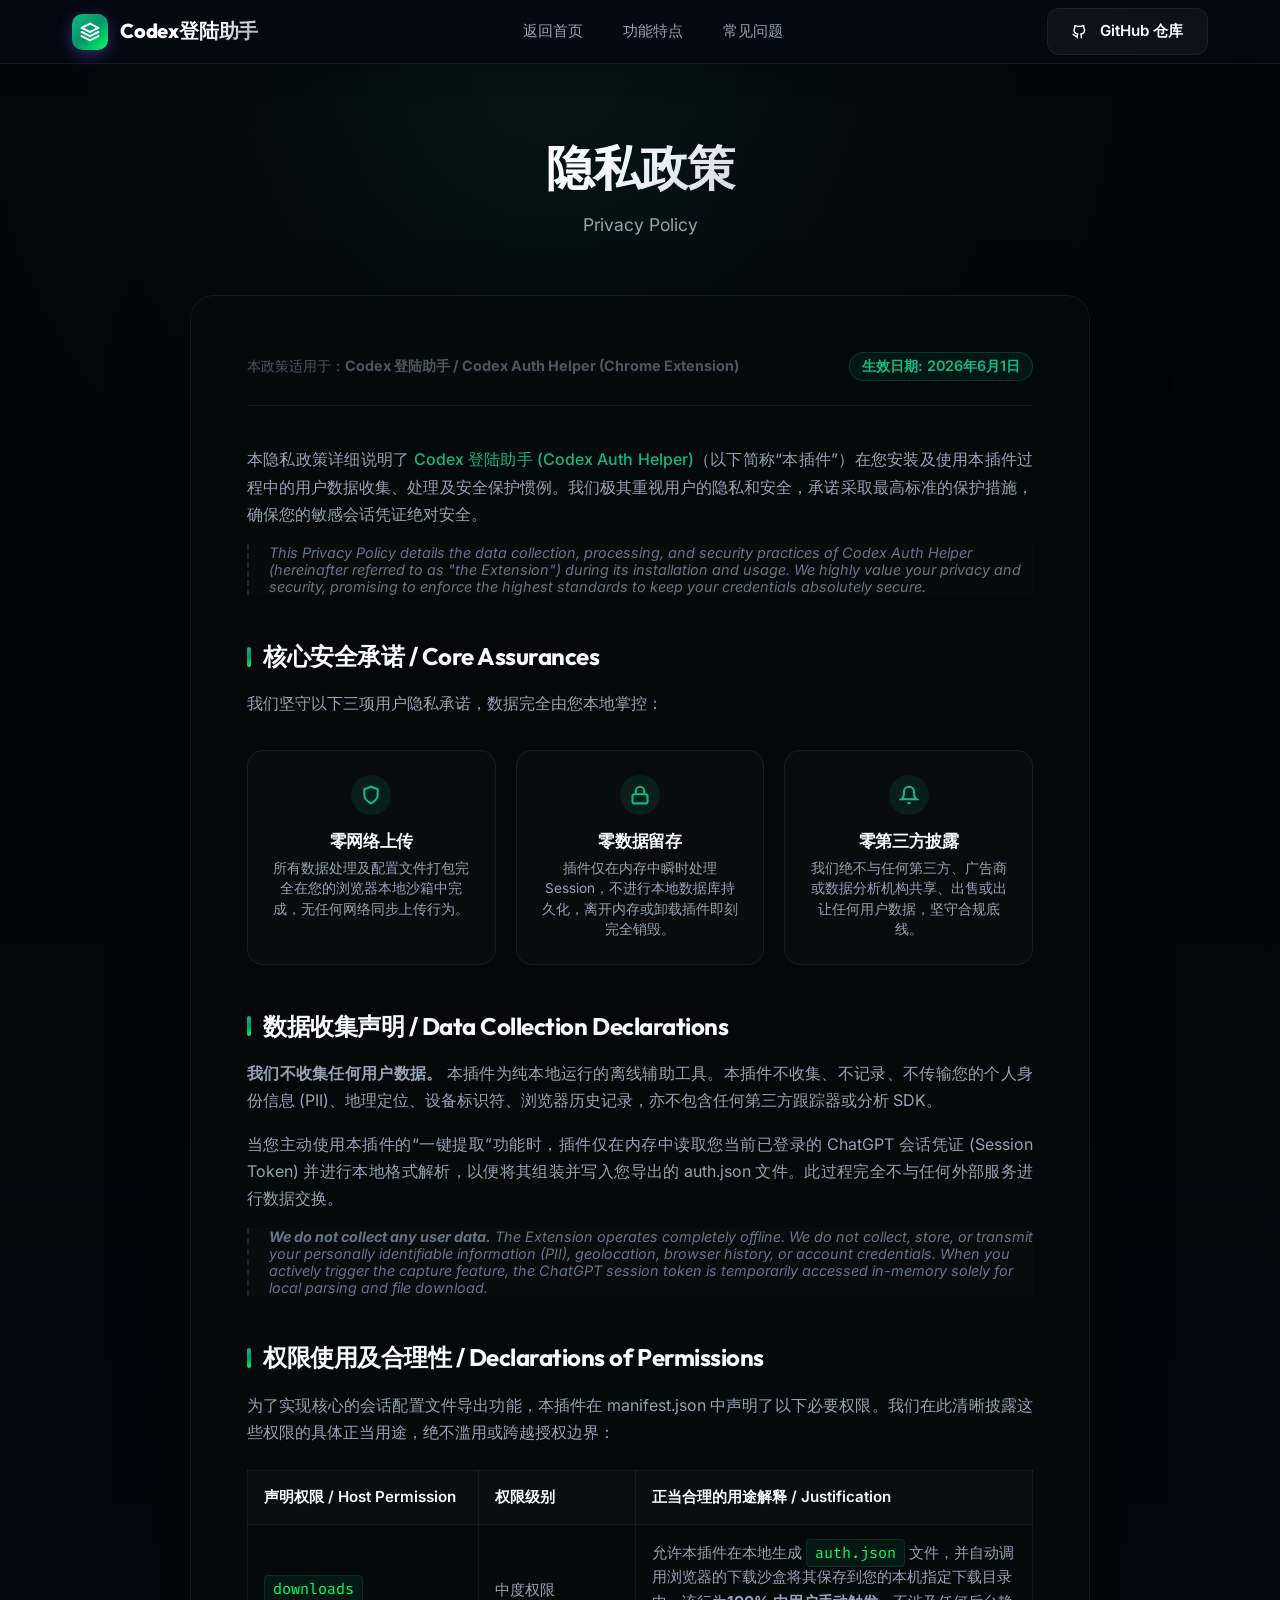
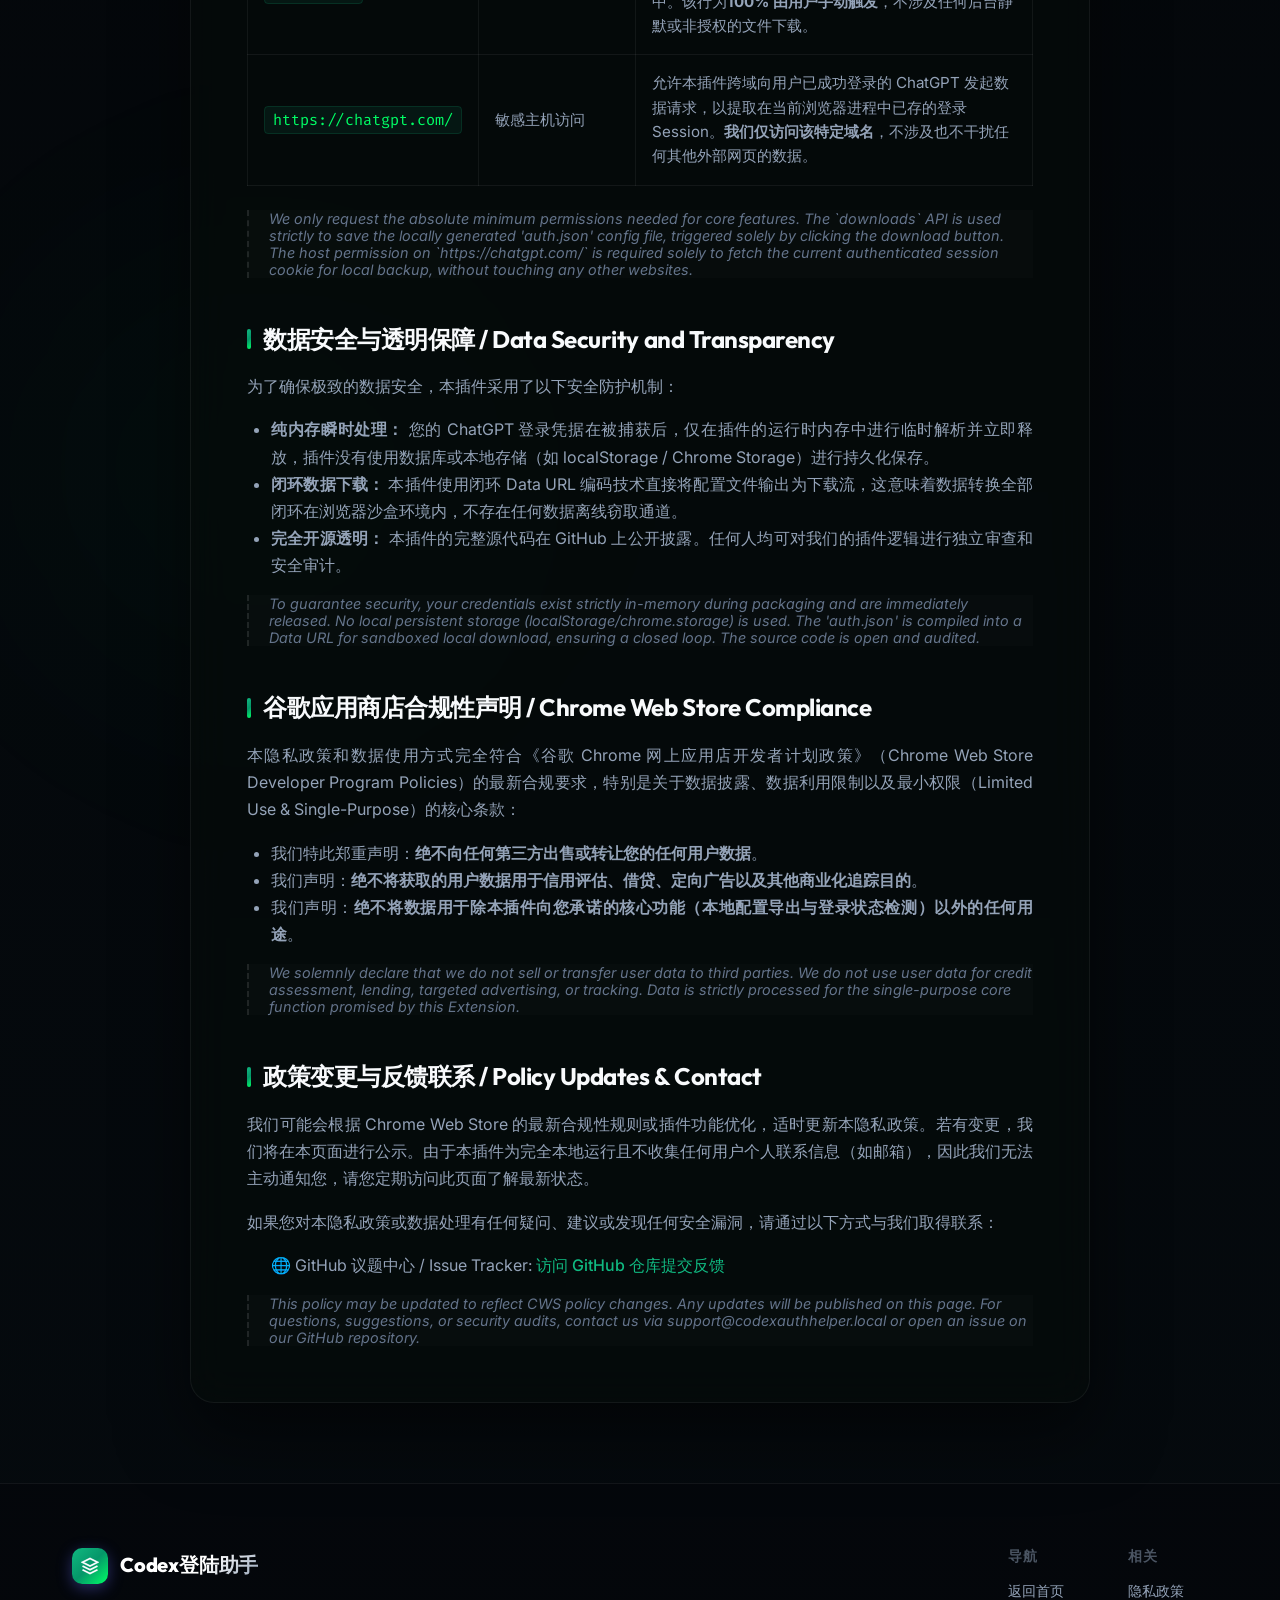
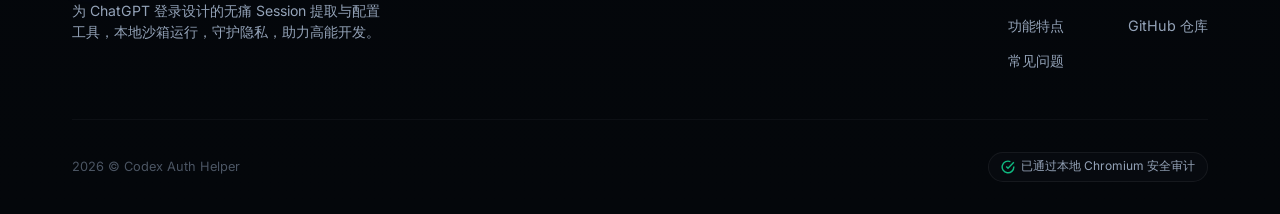
==== commit 4bbb297f: "chore: fix indentation in gitignore and update landing page and privacy documents" ====
--- a/landing-page/privacy.html
+++ b/landing-page/privacy.html
@@ -244,7 +244,15 @@
       </nav>
 
       <div class="nav-cta">
-        <a href="index.html#cta" class="btn btn-primary"><span>安装扩展</span></a>
+        <a href="https://github.com/zhishile/codex-auth-helper" target="_blank" rel="noopener"
+          class="btn btn-secondary">
+          <svg width="14" height="14" viewBox="0 0 24 24" fill="none" stroke="currentColor" stroke-width="2.5"
+            stroke-linecap="round" stroke-linejoin="round" style="margin-right: 6px; vertical-align: middle;">
+            <path
+              d="M9 19c-5 1.5-5-2.5-7-3m14 6v-3.87a3.37 3.37 0 0 0-.94-2.61c3.14-.35 6.44-1.54 6.44-7A5.44 5.44 0 0 0 20 4.77 5.07 5.07 0 0 0 19.91 1S18.73.65 16 2.48a13.38 13.38 0 0 0-7 0C6.27.65 5.09 1 5.09 1A5.07 5.07 0 0 0 5 4.77a5.44 5.44 0 0 0-1.5 3.78c0 5.42 3.3 6.61 6.44 7A3.37 3.37 0 0 0 9 18.13V22" />
+          </svg>
+          <span>GitHub 仓库</span>
+        </a>
       </div>
     </div>
   </header>
@@ -364,7 +372,7 @@
                 <td><code>https://chatgpt.com/</code></td>
                 <td>敏感主机访问</td>
                 <td>
-                  允许本插件跨域向用户已成功登录的 <code>https://chatgpt.com/api/auth/session</code> 接口发起数据请求，以提取在当前浏览器进程中已存的登录
+                  允许本插件跨域向用户已成功登录的 ChatGPT 发起数据请求，以提取在当前浏览器进程中已存的登录
                   Session。<strong>我们仅访问该特定域名</strong>，不涉及也不干扰任何其他外部网页的数据。
                 </td>
               </tr>
@@ -427,10 +435,9 @@
             如果您对本隐私政策或数据处理有任何疑问、建议或发现任何安全漏洞，请通过以下方式与我们取得联系：
           </p>
           <ul class="section-text" style="padding-left: 1.5rem; list-style-type: none;">
-            <li>📧 官方联系邮箱 / Email: <a href="mailto:support@codexauthhelper.local"
-                class="highlight-span">support@codexauthhelper.local</a></li>
-            <li>🌐 GitHub 议题中心 / Issue Tracker: <a href="https://github.com" target="_blank" rel="noopener"
-                class="highlight-span">访问 GitHub 仓库提交反馈</a></li>
+
+            <li>🌐 GitHub 议题中心 / Issue Tracker: <a href="https://github.com/zhishile/codex-auth-helper" target="_blank"
+                rel="noopener" class="highlight-span">访问 GitHub 仓库提交反馈</a></li>
           </ul>
           <div class="lang-translation">
             This policy may be updated to reflect CWS policy changes. Any updates will be published on this page. For
@@ -471,7 +478,7 @@
           <div class="link-group">
             <h5>相关</h5>
             <a href="privacy.html">隐私政策</a>
-            <a href="https://github.com" target="_blank" rel="noopener">GitHub 仓库</a>
+            <a href="https://github.com/zhishile/codex-auth-helper" target="_blank" rel="noopener">GitHub 仓库</a>
           </div>
         </div>
       </div>
